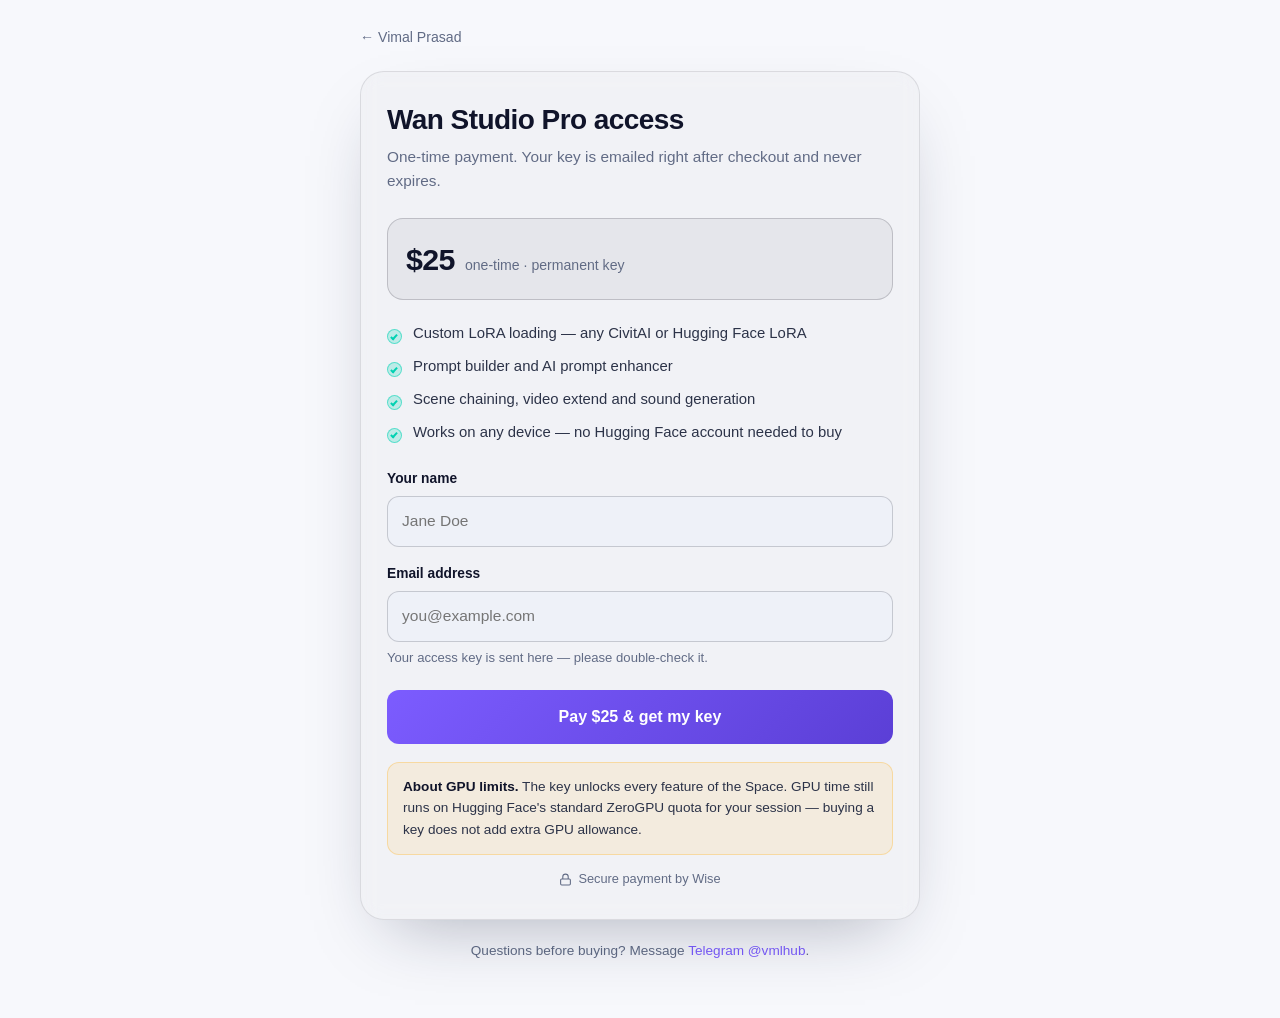
==== wan-studio-pro/index.html @ 90d9bef2 "Add Wan Studio Pro payment page" ====
<!DOCTYPE html>
<html lang="en" data-theme="dark">
<head>
<meta charset="UTF-8">
<meta name="viewport" content="width=device-width, initial-scale=1">
<title>Get access — Wan Studio Pro</title>
<meta name="description" content="Buy a permanent access key for Wan Studio Pro: AI image-to-video with custom LoRA, prompt builder and sound. One-time payment, key delivered by email.">
<meta name="robots" content="index, follow">
<link rel="canonical" href="https://vimalprasad37.github.io/wan-studio-pro/">

<meta property="og:type" content="website">
<meta property="og:title" content="Wan Studio Pro — access key">
<meta property="og:description" content="One-time payment. Permanent access key delivered to your email. No Hugging Face account needed to buy.">
<meta property="og:url" content="https://vimalprasad37.github.io/wan-studio-pro/">

<meta name="theme-color" content="#0b0f1a" media="(prefers-color-scheme: dark)">
<meta name="theme-color" content="#f7f8fc" media="(prefers-color-scheme: light)">
<link rel="icon" href="../assets/favicon.svg" type="image/svg+xml">

<!-- Theme is chosen before first paint, and shares the key the main site uses
     so arriving from the portfolio keeps the visitor's choice. -->
<script>(function(){try{var t=localStorage.getItem('theme');if(t!=='light'&&t!=='dark'){t=window.matchMedia('(prefers-color-scheme: light)').matches?'light':'dark';}document.documentElement.setAttribute('data-theme',t);}catch(e){}})();</script>

<style>
/* Tokens copied from the site stylesheet rather than imported: this page must
   keep working exactly as-is if the main stylesheet is ever restructured. */
:root{
  --brand:#7c5cff; --brand-2:#00d1b2;
  --bg:#0b0f1a; --bg-alt:#0f1422;
  --surface:rgba(255,255,255,.035); --surface-2:rgba(255,255,255,.06);
  --border:rgba(255,255,255,.09); --border-2:rgba(255,255,255,.16);
  --text:#eef1f8; --muted:#99a2b8; --heading:#fff;
  --shadow-lg:0 30px 80px -30px rgba(0,0,0,.8);
  --radius:16px; --radius-lg:24px;
  --ok:#00d1b2; --warn:#ffb020; --err:#ff6b6b;
  --font:-apple-system,BlinkMacSystemFont,"Segoe UI",Roboto,"Helvetica Neue",Arial,"Noto Sans",sans-serif;
  --mono:ui-monospace,SFMono-Regular,Menlo,Consolas,"Liberation Mono",monospace;
}
:root[data-theme="light"]{
  --bg:#f7f8fc; --bg-alt:#eef1f8;
  --surface:rgba(12,16,28,.025); --surface-2:rgba(12,16,28,.05);
  --border:rgba(12,16,28,.10); --border-2:rgba(12,16,28,.18);
  --text:#2c3348; --muted:#616b85; --heading:#10142a;
  --shadow-lg:0 30px 70px -30px rgba(24,32,60,.35);
}
*,*::before,*::after{box-sizing:border-box;margin:0;padding:0}
html{-webkit-text-size-adjust:100%}
body{
  font-family:var(--font); background:var(--bg); color:var(--text);
  line-height:1.6; min-height:100vh; padding:24px 16px 56px;
  -webkit-font-smoothing:antialiased;
}
a{color:var(--brand);text-decoration:none}
a:hover{text-decoration:underline}

.wrap{max-width:560px;margin:0 auto}
.back{display:inline-flex;align-items:center;gap:6px;font-size:.88rem;
  color:var(--muted);margin-bottom:22px}
.back:hover{color:var(--text);text-decoration:none}

.card{
  background:var(--surface); border:1px solid var(--border);
  border-radius:var(--radius-lg); padding:30px 26px;
  box-shadow:var(--shadow-lg); backdrop-filter:blur(10px);
}
h1{font-size:clamp(1.4rem,4.4vw,1.75rem);color:var(--heading);
  line-height:1.25;margin-bottom:8px;letter-spacing:-.02em}
.sub{color:var(--muted);font-size:.96rem;margin-bottom:24px}

.price{
  display:flex;align-items:baseline;gap:10px;flex-wrap:wrap;
  padding:16px 18px;margin-bottom:22px;border-radius:var(--radius);
  background:var(--surface-2);border:1px solid var(--border-2);
}
.price b{font-size:1.9rem;color:var(--heading);letter-spacing:-.02em;
  font-variant-numeric:tabular-nums}
.price span{color:var(--muted);font-size:.88rem}

.feat{list-style:none;margin-bottom:24px;display:grid;gap:9px}
.feat li{position:relative;padding-left:26px;font-size:.93rem}
.feat li::before{
  content:"";position:absolute;left:0;top:.46em;width:15px;height:15px;
  border-radius:50%;background:color-mix(in srgb,var(--brand-2) 22%,transparent);
  border:1px solid color-mix(in srgb,var(--brand-2) 55%,transparent);
}
.feat li::after{
  content:"";position:absolute;left:4.6px;top:.72em;width:4px;height:7px;
  border-right:2px solid var(--brand-2);border-bottom:2px solid var(--brand-2);
  transform:rotate(42deg);
}

label{display:block;font-size:.86rem;font-weight:600;color:var(--heading);
  margin-bottom:6px}
.field{margin-bottom:16px}
input[type=text],input[type=email]{
  width:100%;padding:12px 14px;font:inherit;font-size:.97rem;
  color:var(--text);background:var(--bg-alt);
  border:1px solid var(--border-2);border-radius:12px;
  transition:border-color .2s,box-shadow .2s;
}
input:focus{outline:none;border-color:var(--brand);
  box-shadow:0 0 0 3px color-mix(in srgb,var(--brand) 22%,transparent)}
input[aria-invalid="true"]{border-color:var(--err)}
.err{display:none;color:var(--err);font-size:.82rem;margin-top:5px}
.err.show{display:block}
.hint{color:var(--muted);font-size:.82rem;margin-top:5px}

button{
  width:100%;padding:14px 20px;font:inherit;font-size:1rem;font-weight:700;
  color:#fff;background:linear-gradient(135deg,var(--brand),#5b3fd6);
  border:0;border-radius:12px;cursor:pointer;margin-top:6px;
  transition:transform .18s,box-shadow .18s,opacity .18s;
}
button:hover:not(:disabled){transform:translateY(-1px);
  box-shadow:0 12px 28px -12px var(--brand)}
button:disabled{opacity:.55;cursor:not-allowed;transform:none}

.note{
  margin-top:18px;padding:13px 15px;border-radius:12px;font-size:.85rem;
  background:color-mix(in srgb,var(--warn) 11%,transparent);
  border:1px solid color-mix(in srgb,var(--warn) 32%,transparent);
  color:var(--text);
}
.note b{color:var(--heading)}

.foot{margin-top:20px;text-align:center;font-size:.85rem;color:var(--muted)}
.secure{display:flex;align-items:center;justify-content:center;gap:6px;
  margin-top:14px;font-size:.8rem;color:var(--muted)}

/* Result panel replaces the form once payment settles. */
.result{display:none}
.result.show{display:block}
.form-wrap.hide{display:none}
.big{font-size:2.6rem;line-height:1;margin-bottom:14px;text-align:center}
.result h2{font-size:1.28rem;color:var(--heading);margin-bottom:10px;
  text-align:center}
.result p{color:var(--muted);font-size:.94rem;margin-bottom:14px;
  text-align:center}
.keybox{
  margin:16px 0;padding:16px;border-radius:12px;text-align:center;
  background:color-mix(in srgb,var(--brand) 12%,transparent);
  border:1px solid color-mix(in srgb,var(--brand) 34%,transparent);
  font-family:var(--mono);font-size:1.18rem;font-weight:700;
  color:var(--heading);letter-spacing:1px;word-break:break-all;
}
.spin{
  display:inline-block;width:15px;height:15px;vertical-align:-2px;
  margin-right:8px;border:2px solid rgba(255,255,255,.35);
  border-top-color:#fff;border-radius:50%;animation:sp .7s linear infinite;
}
@keyframes sp{to{transform:rotate(360deg)}}
@media (prefers-reduced-motion:reduce){
  *{animation-duration:.01ms!important;transition-duration:.01ms!important}
}
@media (max-width:480px){
  body{padding:16px 12px 40px}
  .card{padding:24px 18px;border-radius:var(--radius)}
}
</style>
</head>
<body>
<div class="wrap">
  <a class="back" href="../">&larr; Vimal Prasad</a>

  <div class="card">
    <!-- ---------- form ---------- -->
    <div class="form-wrap" id="formWrap">
      <h1>Wan Studio Pro access</h1>
      <p class="sub">One-time payment. Your key is emailed right after checkout
        and never expires.</p>

      <div class="price">
        <b id="priceText">$25</b>
        <span>one-time &middot; permanent key</span>
      </div>

      <ul class="feat">
        <li>Custom LoRA loading &mdash; any CivitAI or Hugging Face LoRA</li>
        <li>Prompt builder and AI prompt enhancer</li>
        <li>Scene chaining, video extend and sound generation</li>
        <li>Works on any device &mdash; no Hugging Face account needed to buy</li>
      </ul>

      <form id="payForm" novalidate>
        <div class="field">
          <label for="name">Your name</label>
          <input type="text" id="name" name="name" autocomplete="name"
                 placeholder="Jane Doe" required>
          <div class="err" id="nameErr">Please enter your name.</div>
        </div>

        <div class="field">
          <label for="email">Email address</label>
          <input type="email" id="email" name="email" autocomplete="email"
                 inputmode="email" placeholder="you@example.com" required>
          <div class="err" id="emailErr">Please enter a valid email address.</div>
          <div class="hint">Your access key is sent here &mdash; please
            double-check it.</div>
        </div>

        <button type="submit" id="payBtn">Pay <span id="btnPrice">$25</span>
          &amp; get my key</button>
        <div class="err" id="formErr" style="text-align:center;margin-top:10px"></div>
      </form>

      <div class="note">
        <b>About GPU limits.</b> The key unlocks every feature of the Space.
        GPU time still runs on Hugging Face's standard ZeroGPU quota for your
        session &mdash; buying a key does not add extra GPU allowance.
      </div>

      <div class="secure">
        <svg width="13" height="13" viewBox="0 0 24 24" fill="none"
             stroke="currentColor" stroke-width="2" aria-hidden="true">
          <rect x="3" y="11" width="18" height="11" rx="2"/>
          <path d="M7 11V7a5 5 0 0 1 10 0v4"/>
        </svg>
        Secure payment by Wise
      </div>
    </div>

    <!-- ---------- result ---------- -->
    <div class="result" id="result">
      <div class="big" id="resultIcon">&#127881;</div>
      <h2 id="resultTitle">Payment successful</h2>
      <p id="resultMsg">Your access key has been emailed to you.</p>
      <div class="keybox" id="keyBox" style="display:none"></div>
      <p id="resultHint">Can't find it? Check your spam folder, then message
        Telegram <a href="https://t.me/vmlhub" target="_blank"
        rel="noopener noreferrer">@vmlhub</a>.</p>
      <p style="margin-top:18px">
        <a href="https://vml12-wan-studio-pro.hf.space" target="_blank"
           rel="noopener noreferrer"><b>Open Wan Studio Pro &rarr;</b></a>
      </p>
    </div>
  </div>

  <p class="foot">
    Questions before buying? Message
    <a href="https://t.me/vmlhub" target="_blank" rel="noopener noreferrer">Telegram @vmlhub</a>.
  </p>
</div>


<script>
/* ------------------------------------------------------------------ *
 * The only thing to change after deploying the backend.
 * ------------------------------------------------------------------ */
var BACKEND = "https://wan-pro-backend.onrender.com";

var form      = document.getElementById('payForm');
var nameEl    = document.getElementById('name');
var emailEl   = document.getElementById('email');
var btn       = document.getElementById('payBtn');
var formErr   = document.getElementById('formErr');
var formWrap  = document.getElementById('formWrap');
var result    = document.getElementById('result');

/* Deliberately permissive: the address is validated for real by whether the
   key email arrives. Rejecting valid-but-unusual addresses here would cost a
   sale for nothing. */
function validEmail(v){ return /^[^\s@]+@[^\s@]+\.[^\s@]+$/.test(v); }

function setErr(el, errEl, show){
  el.setAttribute('aria-invalid', show ? 'true' : 'false');
  errEl.classList.toggle('show', show);
}

/* Price comes from the backend so it is changed in one place (an env var)
   rather than edited into this page. */
fetch(BACKEND + '/config')
  .then(function(r){ return r.json(); })
  .then(function(c){
    if (c && c.display){
      document.getElementById('priceText').textContent = c.display;
      document.getElementById('btnPrice').textContent  = c.display;
    }
  })
  .catch(function(){ /* keep the built-in price text */ });

function showResult(icon, title, msg, hint, key){
  document.getElementById('resultIcon').innerHTML  = icon;
  document.getElementById('resultTitle').textContent = title;
  document.getElementById('resultMsg').innerHTML   = msg;
  document.getElementById('resultHint').innerHTML  = hint || '';
  if (key){
    var kb = document.getElementById('keyBox');
    kb.textContent = key; kb.style.display = 'block';
  }
  formWrap.classList.add('hide');
  result.classList.add('show');
  window.scrollTo(0, 0);
}

function busy(on, label){
  btn.disabled = on;
  btn.innerHTML = on
    ? '<span class="spin"></span>' + (label || 'Working…')
    : 'Pay <span id="btnPrice">' + (document.getElementById('priceText')||{}).textContent + '</span> &amp; get my key';
}

form.addEventListener('submit', function(e){
  e.preventDefault();
  formErr.classList.remove('show');

  var name  = nameEl.value.trim();
  var email = emailEl.value.trim();
  var bad = false;
  setErr(nameEl,  document.getElementById('nameErr'),  !name);
  setErr(emailEl, document.getElementById('emailErr'), !validEmail(email));
  if (!name || !validEmail(email)) { bad = true; }
  if (bad) return;

  busy(true, 'Starting checkout…');

  fetch(BACKEND + '/create-order', {
    method: 'POST',
    headers: {'Content-Type': 'application/json'},
    body: JSON.stringify({name: name, email: email})
  })
  .then(function(r){
    return r.json().then(function(d){
      if (!r.ok) throw new Error(d.error || ('HTTP ' + r.status));
      return d;
    });
  })
  .then(function(order){
    busy(false);
    showResult('&#128181;', 'Complete your payment',
      '<div style="text-align: left; margin-top: 20px;">' +
      '<div style="margin-bottom: 24px; padding: 16px; background: var(--surface-2); border-radius: 12px;">' +
      '<b style="color: var(--heading)">Step 1</b><br>' +
      '<a href="' + order.pay_url + '" target="_blank" rel="noopener noreferrer" style="display:inline-block; padding: 10px 16px; background: var(--brand); color: #fff; border-radius: 8px; margin-top: 8px; font-weight: 600; text-decoration: none;">Pay ' + order.display + ' here &rarr;</a>' +
      '</div>' +
      '<div style="margin-bottom: 24px; padding: 16px; background: var(--surface-2); border-radius: 12px;">' +
      '<b style="color: var(--heading)">Step 2</b><br>' +
      'Use this reference: <br>' +
      '<div style="display:flex; justify-content:space-between; align-items:center; margin-top: 10px; padding: 12px; border-radius: 8px; background: rgba(0,0,0,0.2); font-family: var(--mono); font-size: 1.3rem; font-weight: 700; color: var(--heading);">' +
      '<span id="refCode">' + order.code + '</span>' +
      '<button type="button" onclick="navigator.clipboard.writeText(\'' + order.code + '\'); this.textContent=\'Copied!\'; setTimeout(()=>{this.textContent=\'Copy\'},2000)" style="width:auto; margin:0; padding: 6px 12px; font-size: 0.9rem; background: var(--surface); border: 1px solid var(--border); box-shadow: none; cursor: pointer;">Copy</button>' +
      '</div>' +
      '</div>' +
      '<div style="padding: 16px;">' +
      '<b style="color: var(--heading)">Step 3</b><br>' +
      'Your key arrives by email, usually within minutes.' +
      '</div>' +
      '</div>',
      '');
  })
  .catch(function(err){
    busy(false);
    formErr.innerHTML = 'Could not start checkout (' +
      String(err.message).replace(/[<>&]/g,'') + '). Please try again, or message ' +
      '<a href="https://t.me/vmlhub" target="_blank" rel="noopener noreferrer">Telegram @vmlhub</a>.';
    formErr.classList.add('show');
  });
});
</script>
</body>
</html>
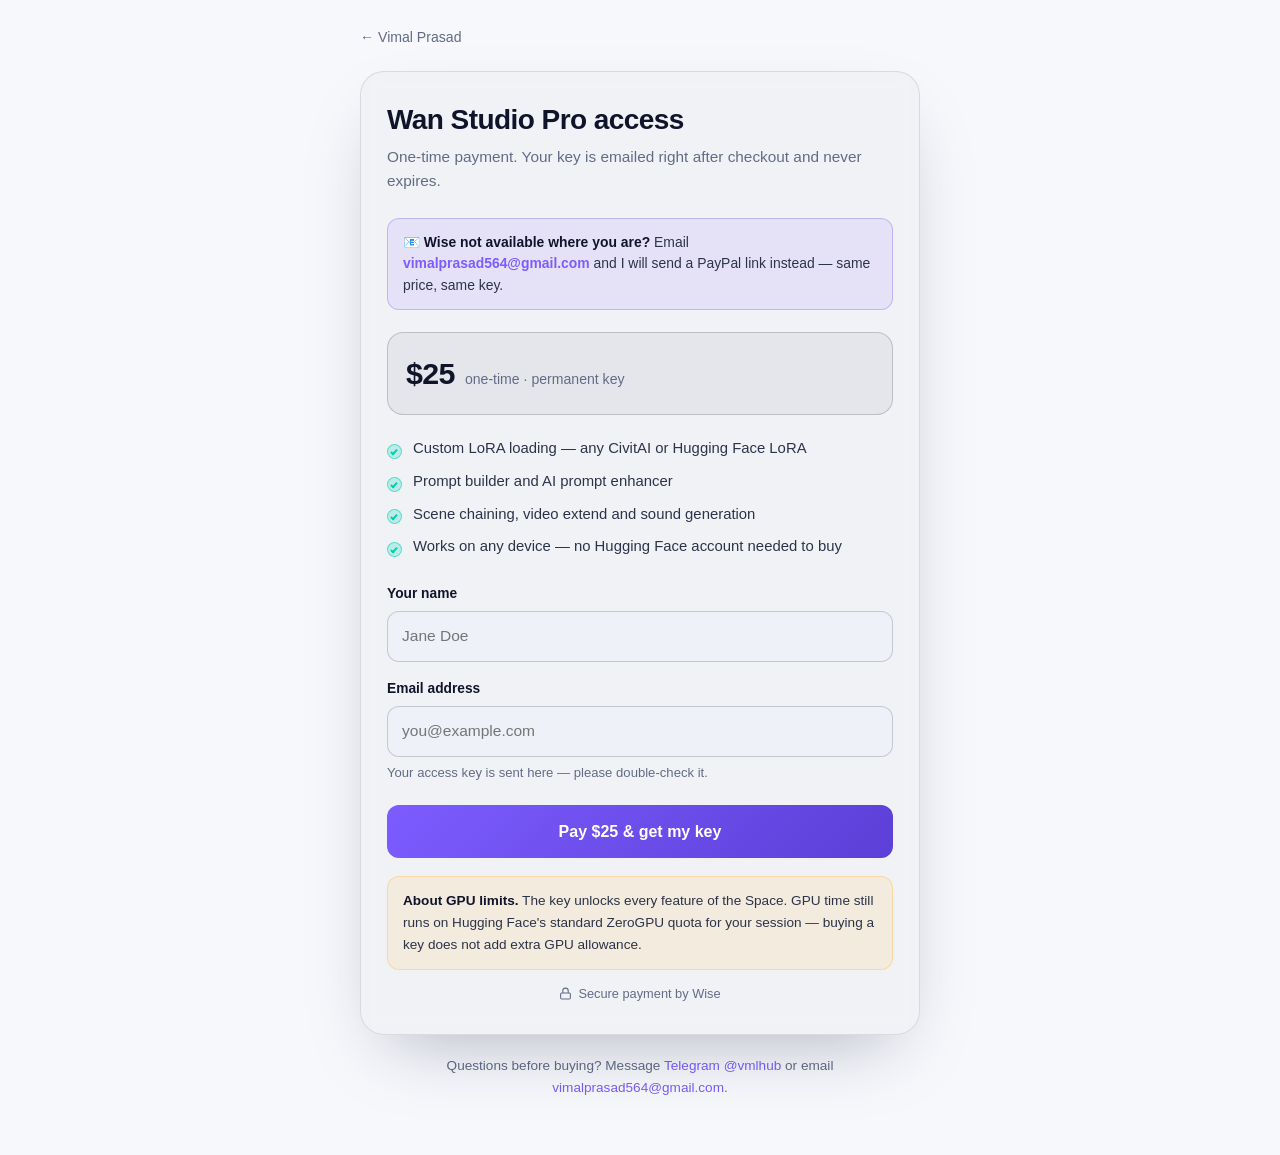
==== commit f4da80f5: "Add Wan Studio Pro payment page1" ====
--- a/wan-studio-pro/index.html
+++ b/wan-studio-pro/index.html
@@ -123,6 +123,14 @@
 }
 .note b{color:var(--heading)}
 
+.alt-pay{
+  margin:0 0 22px;padding:13px 15px;border-radius:12px;
+  background:color-mix(in srgb,var(--brand) 11%,transparent);
+  border:1px solid color-mix(in srgb,var(--brand) 34%,transparent);
+  font-size:.87rem;line-height:1.55;color:var(--text);
+}
+.alt-pay b{color:var(--heading)}
+.alt-pay a{font-weight:700;word-break:break-word}
 .foot{margin-top:20px;text-align:center;font-size:.85rem;color:var(--muted)}
 .secure{display:flex;align-items:center;justify-content:center;gap:6px;
   margin-top:14px;font-size:.8rem;color:var(--muted)}
@@ -169,6 +177,12 @@
       <p class="sub">One-time payment. Your key is emailed right after checkout
         and never expires.</p>
 
+      <p class="alt-pay">
+        <b>&#128231; Wise not available where you are?</b>
+        Email <a href="mailto:vimalprasad564@gmail.com?subject=Wan%20Studio%20Pro%20access%20key">vimalprasad564@gmail.com</a>
+        and I will send a PayPal link instead &mdash; same price, same key.
+      </p>
+
       <div class="price">
         <b id="priceText">$25</b>
         <span>one-time &middot; permanent key</span>
@@ -227,7 +241,8 @@
       <div class="keybox" id="keyBox" style="display:none"></div>
       <p id="resultHint">Can't find it? Check your spam folder, then message
         Telegram <a href="https://t.me/vmlhub" target="_blank"
-        rel="noopener noreferrer">@vmlhub</a>.</p>
+        rel="noopener noreferrer">@vmlhub</a> or email
+        <a href="mailto:vimalprasad564@gmail.com?subject=Wan%20Studio%20Pro%20access%20key">vimalprasad564@gmail.com</a>.</p>
       <p style="margin-top:18px">
         <a href="https://vml12-wan-studio-pro.hf.space" target="_blank"
            rel="noopener noreferrer"><b>Open Wan Studio Pro &rarr;</b></a>
@@ -237,7 +252,8 @@
 
   <p class="foot">
     Questions before buying? Message
-    <a href="https://t.me/vmlhub" target="_blank" rel="noopener noreferrer">Telegram @vmlhub</a>.
+    <a href="https://t.me/vmlhub" target="_blank" rel="noopener noreferrer">Telegram @vmlhub</a>
+    or email <a href="mailto:vimalprasad564@gmail.com?subject=Wan%20Studio%20Pro%20enquiry">vimalprasad564@gmail.com</a>.
   </p>
 </div>
 
